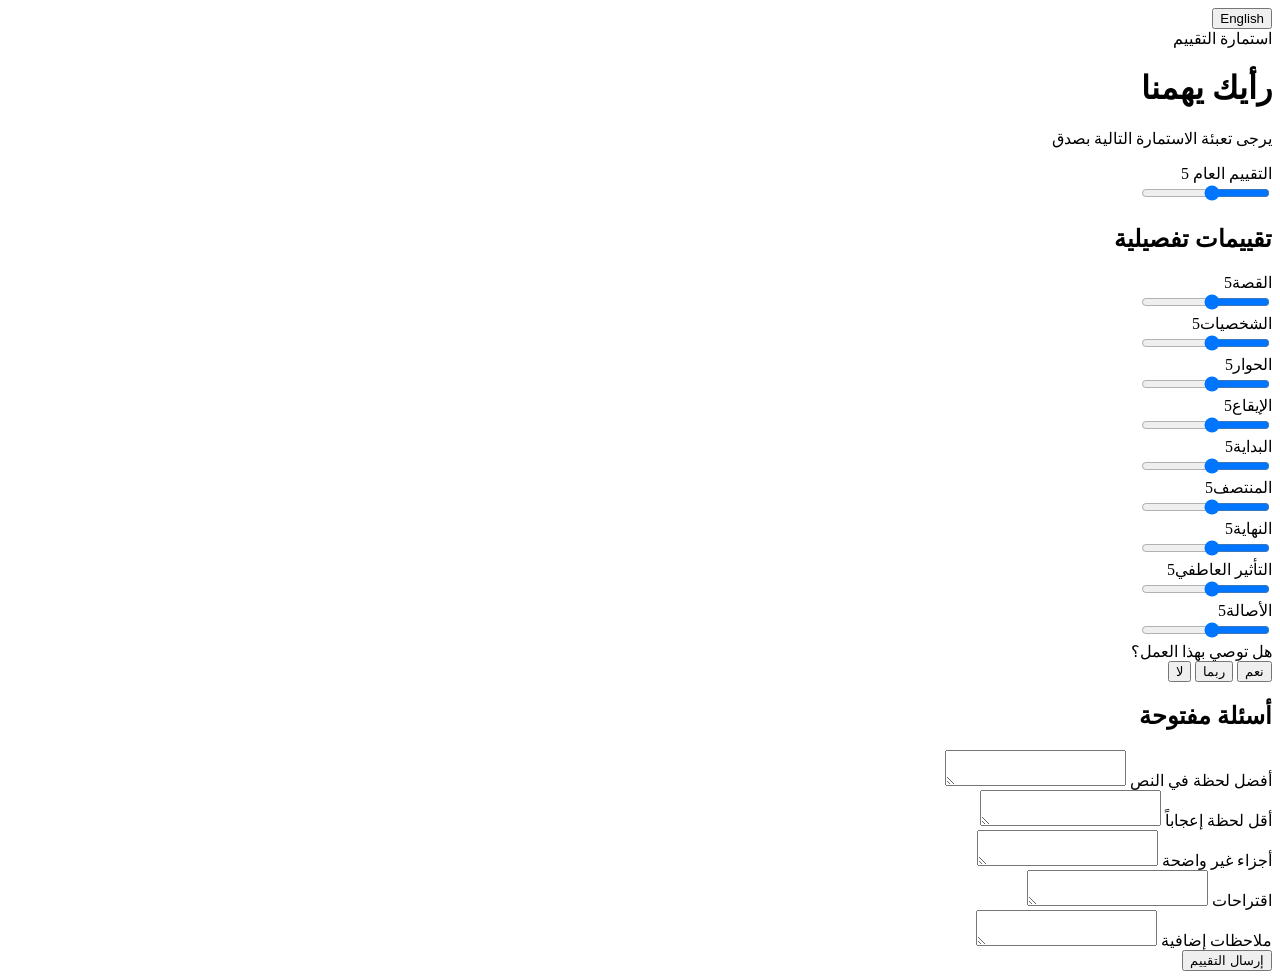
==== feedback.html @ cd5628dd "Add files via upload" ====
<!DOCTYPE html>
<html lang="ar" dir="rtl">
<head>
  <meta charset="UTF-8">
  <meta name="viewport" content="width=device-width, initial-scale=1.0">
  <meta name="robots" content="noindex, nofollow">
  <title>Online Focus Group — Feedback</title>

  <link rel="preconnect" href="https://fonts.googleapis.com">
  <link href="https://fonts.googleapis.com/css2?family=Tajawal:wght@400;500;700&family=Poppins:wght@400;500;600;700&display=swap" rel="stylesheet">

  <link rel="stylesheet" href="assets/css/style.css">
  <link rel="stylesheet" href="assets/css/forms.css">
</head>
<body>

  <button class="lang-toggle" id="langToggle" type="button">English</button>

  <main class="card card--wide card--tall" id="feedbackCard">

    <div class="card__eyebrow" data-i18n="eyebrow">استمارة التقييم</div>
    <h1 class="card__title" data-i18n="title">رأيك يهمنا</h1>
    <p class="card__subtitle" data-i18n="subtitle">يرجى تعبئة الاستمارة التالية بصدق</p>

    <form id="feedbackForm" novalidate>

      <!-- Overall -->
      <div class="slider-field">
        <div class="slider-field__row">
          <label data-i18n="overall">التقييم العام</label>
          <span class="slider-value" id="val_overall">5</span>
        </div>
        <input type="range" min="1" max="10" value="5" id="overall" name="overall">
      </div>

      <h2 class="section-title" data-i18n="sectionRatings">تقييمات تفصيلية</h2>

      <div class="slider-grid">
        <div class="slider-field">
          <div class="slider-field__row"><label data-i18n="story">القصة</label><span class="slider-value" id="val_story">5</span></div>
          <input type="range" min="1" max="10" value="5" id="story" name="story">
        </div>
        <div class="slider-field">
          <div class="slider-field__row"><label data-i18n="characters">الشخصيات</label><span class="slider-value" id="val_characters">5</span></div>
          <input type="range" min="1" max="10" value="5" id="characters" name="characters">
        </div>
        <div class="slider-field">
          <div class="slider-field__row"><label data-i18n="dialogue">الحوار</label><span class="slider-value" id="val_dialogue">5</span></div>
          <input type="range" min="1" max="10" value="5" id="dialogue" name="dialogue">
        </div>
        <div class="slider-field">
          <div class="slider-field__row"><label data-i18n="pacing">الإيقاع</label><span class="slider-value" id="val_pacing">5</span></div>
          <input type="range" min="1" max="10" value="5" id="pacing" name="pacing">
        </div>
        <div class="slider-field">
          <div class="slider-field__row"><label data-i18n="beginning">البداية</label><span class="slider-value" id="val_beginning">5</span></div>
          <input type="range" min="1" max="10" value="5" id="beginning" name="beginning">
        </div>
        <div class="slider-field">
          <div class="slider-field__row"><label data-i18n="middle">المنتصف</label><span class="slider-value" id="val_middle">5</span></div>
          <input type="range" min="1" max="10" value="5" id="middle" name="middle">
        </div>
        <div class="slider-field">
          <div class="slider-field__row"><label data-i18n="ending">النهاية</label><span class="slider-value" id="val_ending">5</span></div>
          <input type="range" min="1" max="10" value="5" id="ending" name="ending">
        </div>
        <div class="slider-field">
          <div class="slider-field__row"><label data-i18n="emotionalImpact">التأثير العاطفي</label><span class="slider-value" id="val_emotionalImpact">5</span></div>
          <input type="range" min="1" max="10" value="5" id="emotionalImpact" name="emotionalImpact">
        </div>
        <div class="slider-field">
          <div class="slider-field__row"><label data-i18n="originality">الأصالة</label><span class="slider-value" id="val_originality">5</span></div>
          <input type="range" min="1" max="10" value="5" id="originality" name="originality">
        </div>
      </div>

      <!-- Recommend -->
      <div class="field">
        <label data-i18n="recommend">هل توصي بهذا العمل؟</label>
        <div class="pill-group" id="recommendGroup">
          <button type="button" class="pill-btn" data-value="Yes" data-i18n="yes">نعم</button>
          <button type="button" class="pill-btn" data-value="Maybe" data-i18n="maybe">ربما</button>
          <button type="button" class="pill-btn" data-value="No" data-i18n="no">لا</button>
        </div>
        <input type="hidden" id="recommend" name="recommend">
      </div>

      <h2 class="section-title" data-i18n="sectionOpen">أسئلة مفتوحة</h2>

      <div class="field">
        <label for="favoriteMoment" data-i18n="favoriteMoment">أفضل لحظة في النص</label>
        <textarea id="favoriteMoment" name="favoriteMoment" rows="2"></textarea>
      </div>
      <div class="field">
        <label for="leastFavoriteMoment" data-i18n="leastFavoriteMoment">أقل لحظة إعجاباً</label>
        <textarea id="leastFavoriteMoment" name="leastFavoriteMoment" rows="2"></textarea>
      </div>
      <div class="field">
        <label for="confusingParts" data-i18n="confusingParts">أجزاء غير واضحة</label>
        <textarea id="confusingParts" name="confusingParts" rows="2"></textarea>
      </div>
      <div class="field">
        <label for="suggestions" data-i18n="suggestions">اقتراحات</label>
        <textarea id="suggestions" name="suggestions" rows="2"></textarea>
      </div>
      <div class="field">
        <label for="additionalComments" data-i18n="additionalComments">ملاحظات إضافية</label>
        <textarea id="additionalComments" name="additionalComments" rows="2"></textarea>
      </div>

      <button type="submit" class="btn-primary" data-i18n="submitBtn">إرسال التقييم</button>
    </form>

    <div class="thank-you" id="thankYou" hidden>
      <div class="card__title" data-i18n="thankYouTitle">شكراً لك</div>
      <p class="card__subtitle" data-i18n="thankYouSubtitle">تم استلام تقييمك بنجاح</p>
      <button type="button" class="btn-primary" id="backToLibraryBtn" data-i18n="backToLibrary">
        العودة إلى النصوص
      </button>
    </div>

  </main>

  <script src="assets/js/api.js"></script>
  <script src="assets/js/feedback.js"></script>
</body>
</html>
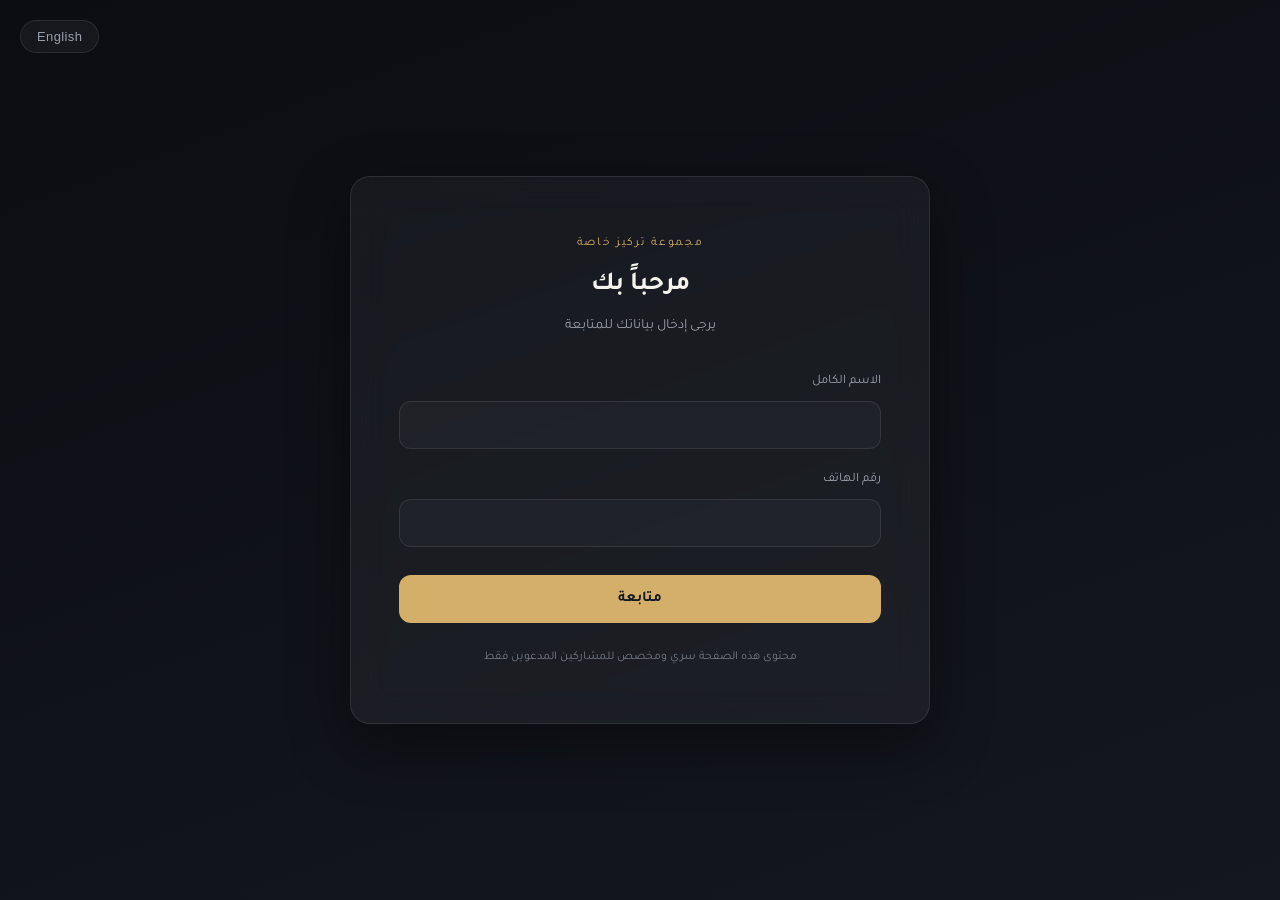
==== commit 99aafd50: "Add files via upload" ====
--- a/feedback.html
+++ b/feedback.html
@@ -108,7 +108,10 @@
         <textarea id="additionalComments" name="additionalComments" rows="2"></textarea>
       </div>
 
-      <button type="submit" class="btn-primary" data-i18n="submitBtn">إرسال التقييم</button>
+      <div style="display: flex; gap: 12px; margin-top: 8px;">
+  <button type="button" id="backToScriptBtn" data-i18n="backToScriptBtn" style="flex: 1; background: transparent; border: 1px solid var(--color-surface-border); color: var(--color-text); border-radius: var(--radius-md); font-family: inherit; font-size: 15px; cursor: pointer; transition: all 0.2s;">العودة للنص</button>
+  <button type="submit" class="btn-primary" data-i18n="submitBtn" style="flex: 2; margin-top: 0;">إرسال التقييم</button>
+</div>
     </form>
 
     <div class="thank-you" id="thankYou" hidden>
--- a/assets/css/style.css
+++ b/assets/css/style.css
@@ -0,0 +1,199 @@
+/* ===========================================================
+   Online Focus Group — Shared Design System
+   Used by every page (entry, NDA, reader, feedback).
+   =========================================================== */
+
+:root {
+  /* Colors */
+  --color-bg-start: #0b0d12;
+  --color-bg-end: #14171f;
+  --color-surface: rgba(255, 255, 255, 0.045);
+  --color-surface-border: rgba(255, 255, 255, 0.09);
+  --color-accent: #d4af6a;      /* muted gold — premium accent */
+  --color-accent-hover: #e3c17f;
+  --color-text: #f5f3ee;
+  --color-text-muted: #9aa0ab;
+  --color-error: #e2685f;
+
+  /* Fonts — Arabic and Latin use different families for best legibility */
+  --font-ar: 'Tajawal', sans-serif;
+  --font-en: 'Poppins', sans-serif;
+
+  /* Shape */
+  --radius-lg: 20px;
+  --radius-md: 12px;
+  --shadow-soft: 0 20px 60px rgba(0, 0, 0, 0.45);
+}
+
+* {
+  box-sizing: border-box;
+  margin: 0;
+  padding: 0;
+}
+
+html, body {
+  height: 100%;
+}
+
+body {
+  background: linear-gradient(160deg, var(--color-bg-start) 0%, var(--color-bg-end) 100%);
+  color: var(--color-text);
+  min-height: 100vh;
+  display: flex;
+  align-items: center;
+  justify-content: center;
+  padding: 24px;
+  line-height: 1.7;
+}
+
+/* Font switches automatically based on the page's language */
+html[lang="ar"] body { font-family: var(--font-ar); }
+html[lang="en"] body { font-family: var(--font-en); }
+
+/* ===== Language toggle button (top corner) ===== */
+.lang-toggle {
+  position: fixed;
+  top: 20px;
+  inset-inline-end: 20px; /* respects RTL/LTR automatically */
+  background: var(--color-surface);
+  border: 1px solid var(--color-surface-border);
+  color: var(--color-text-muted);
+  border-radius: 999px;
+  padding: 8px 16px;
+  font-size: 13px;
+  cursor: pointer;
+  letter-spacing: 0.03em;
+  transition: color 0.2s ease, border-color 0.2s ease;
+}
+.lang-toggle:hover {
+  color: var(--color-accent);
+  border-color: var(--color-accent);
+}
+
+/* ===== Card ===== */
+.card {
+  background: var(--color-surface);
+  border: 1px solid var(--color-surface-border);
+  backdrop-filter: blur(18px);
+  -webkit-backdrop-filter: blur(18px);
+  border-radius: var(--radius-lg);
+  box-shadow: var(--shadow-soft);
+  padding: 56px 48px; /* Increased padding for a better desktop look */
+  width: 100%;
+  max-width: 580px; /* Increased from 420px to 580px for laptops */
+  text-align: center;
+}
+
+.card__eyebrow {
+  color: var(--color-accent);
+  font-size: 12px;
+  letter-spacing: 0.14em;
+  text-transform: uppercase;
+  margin-bottom: 10px;
+}
+
+.card__title {
+  font-size: 26px;
+  font-weight: 700;
+  margin-bottom: 8px;
+}
+
+.card__subtitle {
+  color: var(--color-text-muted);
+  font-size: 14px;
+  margin-bottom: 32px;
+}
+
+/* ===== Form ===== */
+.field {
+  text-align: start; /* respects RTL/LTR */
+  margin-bottom: 20px;
+}
+
+.field label {
+  display: block;
+  font-size: 13px;
+  color: var(--color-text-muted);
+  margin-bottom: 8px;
+}
+
+.field input {
+  width: 100%;
+  background: rgba(255, 255, 255, 0.03);
+  border: 1px solid var(--color-surface-border);
+  border-radius: var(--radius-md);
+  padding: 14px 16px;
+  color: var(--color-text);
+  font-size: 15px;
+  font-family: inherit;
+  outline: none;
+  transition: border-color 0.2s ease, background 0.2s ease;
+}
+
+.field input:focus {
+  border-color: var(--color-accent);
+  background: rgba(255, 255, 255, 0.06);
+}
+
+.field input::placeholder {
+  color: rgba(245, 243, 238, 0.3);
+}
+
+.field-error {
+  display: none;
+  color: var(--color-error);
+  font-size: 12.5px;
+  margin-top: 6px;
+  text-align: start;
+}
+
+.field.has-error input {
+  border-color: var(--color-error);
+}
+
+.field.has-error .field-error {
+  display: block;
+}
+
+/* ===== Button ===== */
+.btn-primary {
+  width: 100%;
+  background: var(--color-accent);
+  color: #14171f;
+  border: none;
+  border-radius: var(--radius-md);
+  padding: 15px 20px;
+  font-size: 15px;
+  font-weight: 600;
+  font-family: inherit;
+  cursor: pointer;
+  margin-top: 8px;
+  transition: background 0.2s ease, transform 0.1s ease;
+}
+
+.btn-primary:hover {
+  background: var(--color-accent-hover);
+}
+
+.btn-primary:active {
+  transform: scale(0.98);
+}
+
+/* ===== Footer note ===== */
+.card__footnote {
+  margin-top: 24px;
+  font-size: 12px;
+  color: var(--color-text-muted);
+  opacity: 0.7;
+}
+
+/* ===== Responsive ===== */
+@media (max-width: 480px) {
+  body { padding: 12px; } /* Pushes the card closer to the phone edges */
+  .card {
+    padding: 24px 16px; /* Tighter padding inside the card */
+  }
+  .card__title {
+    font-size: 22px;
+  }
+}
--- a/assets/css/forms.css
+++ b/assets/css/forms.css
@@ -0,0 +1,257 @@
+/* ===========================================================
+   Online Focus Group — Form-specific styling
+   Used by: index.html (entry) and nda.html
+   =========================================================== */
+
+/* Wider card variant, used by the NDA page since it holds
+   more content than the simple entry form */
+.card--wide {
+  max-width: 560px;
+  text-align: start;
+}
+
+.card--wide .card__eyebrow,
+.card--wide .card__title,
+.card--wide .card__subtitle {
+  text-align: center;
+}
+
+/* ===== Scrollable NDA text box ===== */
+.nda-box {
+  background: rgba(255, 255, 255, 0.03);
+  border: 1px solid var(--color-surface-border);
+  border-radius: var(--radius-md);
+  padding: 20px;
+  max-height: 260px;
+  overflow-y: auto;
+  margin-bottom: 22px;
+  font-size: 14px;
+  color: var(--color-text-muted);
+}
+
+.nda-box p {
+  margin-bottom: 14px;
+}
+
+.nda-box p:last-child {
+  margin-bottom: 0;
+}
+
+/* Slim scrollbar, styled to match the dark theme */
+.nda-box::-webkit-scrollbar {
+  width: 6px;
+}
+.nda-box::-webkit-scrollbar-thumb {
+  background: var(--color-surface-border);
+  border-radius: 999px;
+}
+
+/* ===== Checkbox row ===== */
+.checkbox-row {
+  display: flex;
+  align-items: flex-start;
+  gap: 10px;
+  cursor: pointer;
+  margin-bottom: 24px;
+  font-size: 14px;
+  color: var(--color-text);
+  user-select: none;
+}
+
+.checkbox-row input[type="checkbox"] {
+  width: 18px;
+  height: 18px;
+  margin-top: 2px;
+  accent-color: var(--color-accent);
+  cursor: pointer;
+  flex-shrink: 0;
+}
+
+/* ===== Disabled button state ===== */
+.btn-primary:disabled {
+  background: rgba(212, 175, 106, 0.25);
+  color: rgba(20, 23, 31, 0.5);
+  cursor: not-allowed;
+}
+.btn-primary:disabled:hover {
+  background: rgba(212, 175, 106, 0.25);
+}
+
+/* ===== Field layout (from entry page) ===== */
+.field {
+  text-align: start;
+  margin-bottom: 20px;
+}
+.field label {
+  display: block;
+  font-size: 13px;
+  color: var(--color-text-muted);
+  margin-bottom: 8px;
+}
+.field input {
+  width: 100%;
+  background: rgba(255, 255, 255, 0.03);
+  border: 1px solid var(--color-surface-border);
+  border-radius: var(--radius-md);
+  padding: 14px 16px;
+  color: var(--color-text);
+  font-size: 15px;
+  font-family: inherit;
+  outline: none;
+  transition: border-color 0.2s ease, background 0.2s ease;
+}
+.field input:focus {
+  border-color: var(--color-accent);
+  background: rgba(255, 255, 255, 0.06);
+}
+.field input::placeholder {
+  color: rgba(245, 243, 238, 0.3);
+}
+.field-error {
+  display: none;
+  color: var(--color-error);
+  font-size: 12.5px;
+  margin-top: 6px;
+  text-align: start;
+}
+.field.has-error input {
+  border-color: var(--color-error);
+}
+.field.has-error .field-error {
+  display: block;
+}
+
+/* ===========================================================
+   Feedback page additions
+   =========================================================== */
+
+.card--tall {
+  max-height: 88vh;
+  overflow-y: auto;
+}
+
+.section-title {
+  font-size: 14px;
+  color: var(--color-accent);
+  margin: 28px 0 16px;
+  letter-spacing: 0.03em;
+}
+
+/* ===== Sliders ===== */
+.slider-field {
+  margin-bottom: 18px;
+}
+
+.slider-field__row {
+  display: flex;
+  justify-content: space-between;
+  align-items: center;
+  margin-bottom: 8px;
+  font-size: 13.5px;
+  color: var(--color-text-muted);
+}
+
+.slider-value {
+  color: var(--color-accent);
+  font-weight: 700;
+  font-size: 13px;
+  min-width: 20px;
+  text-align: center;
+}
+
+input[type="range"] {
+  width: 100%;
+  height: 4px;
+  border-radius: 999px;
+  background: rgba(255, 255, 255, 0.08);
+  appearance: none;
+  -webkit-appearance: none;
+  outline: none;
+}
+
+input[type="range"]::-webkit-slider-thumb {
+  appearance: none;
+  -webkit-appearance: none;
+  width: 16px;
+  height: 16px;
+  border-radius: 50%;
+  background: var(--color-accent);
+  cursor: pointer;
+  border: 2px solid #14171f;
+}
+
+input[type="range"]::-moz-range-thumb {
+  width: 16px;
+  height: 16px;
+  border-radius: 50%;
+  background: var(--color-accent);
+  cursor: pointer;
+  border: 2px solid #14171f;
+}
+
+.slider-grid {
+  display: grid;
+  grid-template-columns: 1fr 1fr;
+  gap: 0 24px;
+}
+
+@media (max-width: 560px) {
+  .slider-grid { grid-template-columns: 1fr; }
+}
+
+/* ===== Recommend pill group ===== */
+.pill-group {
+  display: flex;
+  gap: 8px;
+  margin-top: 8px;
+}
+
+.pill-btn {
+  flex: 1;
+  padding: 10px;
+  border-radius: var(--radius-md);
+  border: 1px solid var(--color-surface-border);
+  background: rgba(255, 255, 255, 0.03);
+  color: var(--color-text-muted);
+  font-size: 13.5px;
+  font-family: inherit;
+  cursor: pointer;
+  transition: all 0.15s ease;
+}
+
+.pill-btn:hover {
+  border-color: var(--color-accent);
+}
+
+.pill-btn.selected {
+  background: var(--color-accent);
+  border-color: var(--color-accent);
+  color: #14171f;
+  font-weight: 600;
+}
+
+/* ===== Textareas ===== */
+.field textarea {
+  width: 100%;
+  background: rgba(255, 255, 255, 0.03);
+  border: 1px solid var(--color-surface-border);
+  border-radius: var(--radius-md);
+  padding: 12px 14px;
+  color: var(--color-text);
+  font-size: 14px;
+  font-family: inherit;
+  outline: none;
+  resize: vertical;
+  transition: border-color 0.2s ease, background 0.2s ease;
+}
+
+.field textarea:focus {
+  border-color: var(--color-accent);
+  background: rgba(255, 255, 255, 0.06);
+}
+
+/* ===== Thank you screen ===== */
+.thank-you {
+  text-align: center;
+  padding: 40px 0;
+}
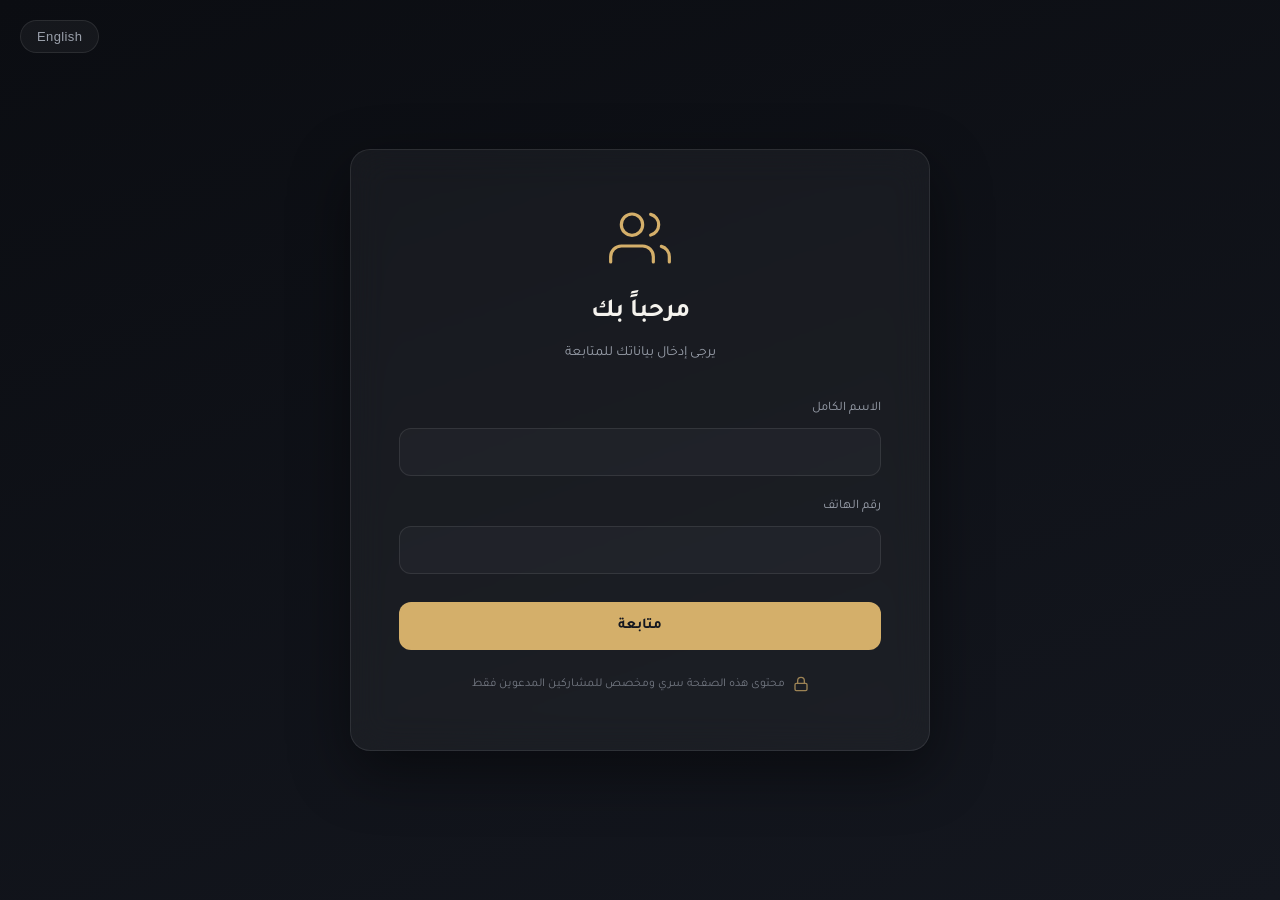
==== commit 3acca1a0: "Add files via upload" ====
--- a/feedback.html
+++ b/feedback.html
@@ -18,6 +18,11 @@
 
   <main class="card card--wide card--tall" id="feedbackCard">
 
+    <div class="feedback-top-actions">
+      <button type="button" id="backToScriptBtn" data-i18n="backToScriptBtn">العودة للنص</button>
+      <button type="button" id="backToLibraryTopBtn" data-i18n="backToLibrary">العودة إلى مكتبة النصوص</button>
+    </div>
+
     <div class="card__eyebrow" data-i18n="eyebrow">استمارة التقييم</div>
     <h1 class="card__title" data-i18n="title">رأيك يهمنا</h1>
     <p class="card__subtitle" data-i18n="subtitle">يرجى تعبئة الاستمارة التالية بصدق</p>
@@ -25,57 +30,152 @@
     <form id="feedbackForm" novalidate>
 
       <!-- Overall -->
-      <div class="slider-field">
-        <div class="slider-field__row">
-          <label data-i18n="overall">التقييم العام</label>
-          <span class="slider-value" id="val_overall">5</span>
-        </div>
-        <input type="range" min="1" max="10" value="5" id="overall" name="overall">
+      <div class="rating-field" id="overallField">
+        <label data-i18n="overall">التقييم العام</label>
+        <p class="rating-hint" data-i18n="overallHint">1 = ضعيف جداً · 5 = ممتاز</p>
+        <div class="rating-btn-group" data-target="overall">
+          <button type="button" class="rating-btn" data-value="5">5</button>
+          <button type="button" class="rating-btn" data-value="4">4</button>
+          <button type="button" class="rating-btn" data-value="3">3</button>
+          <button type="button" class="rating-btn" data-value="2">2</button>
+          <button type="button" class="rating-btn" data-value="1">1</button>
+        </div>
+        <input type="hidden" id="overall" name="overall">
+        <div class="field-error" data-i18n="requiredError">هذا الحقل مطلوب</div>
       </div>
 
       <h2 class="section-title" data-i18n="sectionRatings">تقييمات تفصيلية</h2>
 
       <div class="slider-grid">
-        <div class="slider-field">
-          <div class="slider-field__row"><label data-i18n="story">القصة</label><span class="slider-value" id="val_story">5</span></div>
-          <input type="range" min="1" max="10" value="5" id="story" name="story">
-        </div>
-        <div class="slider-field">
-          <div class="slider-field__row"><label data-i18n="characters">الشخصيات</label><span class="slider-value" id="val_characters">5</span></div>
-          <input type="range" min="1" max="10" value="5" id="characters" name="characters">
-        </div>
-        <div class="slider-field">
-          <div class="slider-field__row"><label data-i18n="dialogue">الحوار</label><span class="slider-value" id="val_dialogue">5</span></div>
-          <input type="range" min="1" max="10" value="5" id="dialogue" name="dialogue">
-        </div>
-        <div class="slider-field">
-          <div class="slider-field__row"><label data-i18n="pacing">الإيقاع</label><span class="slider-value" id="val_pacing">5</span></div>
-          <input type="range" min="1" max="10" value="5" id="pacing" name="pacing">
-        </div>
-        <div class="slider-field">
-          <div class="slider-field__row"><label data-i18n="beginning">البداية</label><span class="slider-value" id="val_beginning">5</span></div>
-          <input type="range" min="1" max="10" value="5" id="beginning" name="beginning">
-        </div>
-        <div class="slider-field">
-          <div class="slider-field__row"><label data-i18n="middle">المنتصف</label><span class="slider-value" id="val_middle">5</span></div>
-          <input type="range" min="1" max="10" value="5" id="middle" name="middle">
-        </div>
-        <div class="slider-field">
-          <div class="slider-field__row"><label data-i18n="ending">النهاية</label><span class="slider-value" id="val_ending">5</span></div>
-          <input type="range" min="1" max="10" value="5" id="ending" name="ending">
-        </div>
-        <div class="slider-field">
-          <div class="slider-field__row"><label data-i18n="emotionalImpact">التأثير العاطفي</label><span class="slider-value" id="val_emotionalImpact">5</span></div>
-          <input type="range" min="1" max="10" value="5" id="emotionalImpact" name="emotionalImpact">
-        </div>
-        <div class="slider-field">
-          <div class="slider-field__row"><label data-i18n="originality">الأصالة</label><span class="slider-value" id="val_originality">5</span></div>
-          <input type="range" min="1" max="10" value="5" id="originality" name="originality">
+        <div class="rating-field" id="storyField">
+          <label data-i18n="story">القصة</label>
+          <p class="rating-hint" data-i18n="storyHint">1 = غير مقنعة · 5 = مقنعة جداً</p>
+          <div class="rating-btn-group" data-target="story">
+            <button type="button" class="rating-btn" data-value="5">5</button>
+            <button type="button" class="rating-btn" data-value="4">4</button>
+            <button type="button" class="rating-btn" data-value="3">3</button>
+            <button type="button" class="rating-btn" data-value="2">2</button>
+            <button type="button" class="rating-btn" data-value="1">1</button>
+          </div>
+          <input type="hidden" id="story" name="story">
+          <div class="field-error" data-i18n="requiredError">هذا الحقل مطلوب</div>
+        </div>
+
+        <div class="rating-field" id="charactersField">
+          <label data-i18n="characters">الشخصيات</label>
+          <p class="rating-hint" data-i18n="charactersHint">1 = غير مقنعة · 5 = قوية جداً</p>
+          <div class="rating-btn-group" data-target="characters">
+            <button type="button" class="rating-btn" data-value="5">5</button>
+            <button type="button" class="rating-btn" data-value="4">4</button>
+            <button type="button" class="rating-btn" data-value="3">3</button>
+            <button type="button" class="rating-btn" data-value="2">2</button>
+            <button type="button" class="rating-btn" data-value="1">1</button>
+          </div>
+          <input type="hidden" id="characters" name="characters">
+          <div class="field-error" data-i18n="requiredError">هذا الحقل مطلوب</div>
+        </div>
+
+        <div class="rating-field" id="dialogueField">
+          <label data-i18n="dialogue">الحوار</label>
+          <p class="rating-hint" data-i18n="dialogueHint">1 = غير طبيعي · 5 = طبيعي جداً</p>
+          <div class="rating-btn-group" data-target="dialogue">
+            <button type="button" class="rating-btn" data-value="5">5</button>
+            <button type="button" class="rating-btn" data-value="4">4</button>
+            <button type="button" class="rating-btn" data-value="3">3</button>
+            <button type="button" class="rating-btn" data-value="2">2</button>
+            <button type="button" class="rating-btn" data-value="1">1</button>
+          </div>
+          <input type="hidden" id="dialogue" name="dialogue">
+          <div class="field-error" data-i18n="requiredError">هذا الحقل مطلوب</div>
+        </div>
+
+        <div class="rating-field" id="pacingField">
+          <label data-i18n="pacing">الإيقاع</label>
+          <p class="rating-hint" data-i18n="pacingHint">1 = غير متوازن · 5 = متوازن جداً</p>
+          <div class="rating-btn-group" data-target="pacing">
+            <button type="button" class="rating-btn" data-value="5">5</button>
+            <button type="button" class="rating-btn" data-value="4">4</button>
+            <button type="button" class="rating-btn" data-value="3">3</button>
+            <button type="button" class="rating-btn" data-value="2">2</button>
+            <button type="button" class="rating-btn" data-value="1">1</button>
+          </div>
+          <input type="hidden" id="pacing" name="pacing">
+          <div class="field-error" data-i18n="requiredError">هذا الحقل مطلوب</div>
+        </div>
+
+        <div class="rating-field" id="beginningField">
+          <label data-i18n="beginning">البداية</label>
+          <p class="rating-hint" data-i18n="beginningHint">1 = ضعيفة · 5 = قوية جداً</p>
+          <div class="rating-btn-group" data-target="beginning">
+            <button type="button" class="rating-btn" data-value="5">5</button>
+            <button type="button" class="rating-btn" data-value="4">4</button>
+            <button type="button" class="rating-btn" data-value="3">3</button>
+            <button type="button" class="rating-btn" data-value="2">2</button>
+            <button type="button" class="rating-btn" data-value="1">1</button>
+          </div>
+          <input type="hidden" id="beginning" name="beginning">
+          <div class="field-error" data-i18n="requiredError">هذا الحقل مطلوب</div>
+        </div>
+
+        <div class="rating-field" id="middleField">
+          <label data-i18n="middle">المنتصف</label>
+          <p class="rating-hint" data-i18n="middleHint">1 = ضعيف · 5 = قوي جداً</p>
+          <div class="rating-btn-group" data-target="middle">
+            <button type="button" class="rating-btn" data-value="5">5</button>
+            <button type="button" class="rating-btn" data-value="4">4</button>
+            <button type="button" class="rating-btn" data-value="3">3</button>
+            <button type="button" class="rating-btn" data-value="2">2</button>
+            <button type="button" class="rating-btn" data-value="1">1</button>
+          </div>
+          <input type="hidden" id="middle" name="middle">
+          <div class="field-error" data-i18n="requiredError">هذا الحقل مطلوب</div>
+        </div>
+
+        <div class="rating-field" id="endingField">
+          <label data-i18n="ending">النهاية</label>
+          <p class="rating-hint" data-i18n="endingHint">1 = ضعيفة · 5 = قوية جداً</p>
+          <div class="rating-btn-group" data-target="ending">
+            <button type="button" class="rating-btn" data-value="5">5</button>
+            <button type="button" class="rating-btn" data-value="4">4</button>
+            <button type="button" class="rating-btn" data-value="3">3</button>
+            <button type="button" class="rating-btn" data-value="2">2</button>
+            <button type="button" class="rating-btn" data-value="1">1</button>
+          </div>
+          <input type="hidden" id="ending" name="ending">
+          <div class="field-error" data-i18n="requiredError">هذا الحقل مطلوب</div>
+        </div>
+
+        <div class="rating-field" id="emotionalImpactField">
+          <label data-i18n="emotionalImpact">التأثير العاطفي</label>
+          <p class="rating-hint" data-i18n="emotionalImpactHint">1 = منعدم · 5 = قوي جداً</p>
+          <div class="rating-btn-group" data-target="emotionalImpact">
+            <button type="button" class="rating-btn" data-value="5">5</button>
+            <button type="button" class="rating-btn" data-value="4">4</button>
+            <button type="button" class="rating-btn" data-value="3">3</button>
+            <button type="button" class="rating-btn" data-value="2">2</button>
+            <button type="button" class="rating-btn" data-value="1">1</button>
+          </div>
+          <input type="hidden" id="emotionalImpact" name="emotionalImpact">
+          <div class="field-error" data-i18n="requiredError">هذا الحقل مطلوب</div>
+        </div>
+
+        <div class="rating-field" id="originalityField">
+          <label data-i18n="originality">الأصالة</label>
+          <p class="rating-hint" data-i18n="originalityHint">1 = مكرر · 5 = مبتكر جداً</p>
+          <div class="rating-btn-group" data-target="originality">
+            <button type="button" class="rating-btn" data-value="5">5</button>
+            <button type="button" class="rating-btn" data-value="4">4</button>
+            <button type="button" class="rating-btn" data-value="3">3</button>
+            <button type="button" class="rating-btn" data-value="2">2</button>
+            <button type="button" class="rating-btn" data-value="1">1</button>
+          </div>
+          <input type="hidden" id="originality" name="originality">
+          <div class="field-error" data-i18n="requiredError">هذا الحقل مطلوب</div>
         </div>
       </div>
 
       <!-- Recommend -->
-      <div class="field">
+      <div class="field" id="recommendField">
         <label data-i18n="recommend">هل توصي بهذا العمل؟</label>
         <div class="pill-group" id="recommendGroup">
           <button type="button" class="pill-btn" data-value="Yes" data-i18n="yes">نعم</button>
@@ -83,42 +183,50 @@
           <button type="button" class="pill-btn" data-value="No" data-i18n="no">لا</button>
         </div>
         <input type="hidden" id="recommend" name="recommend">
+        <div class="field-error" data-i18n="recommendError">يرجى اختيار إجابة</div>
       </div>
 
       <h2 class="section-title" data-i18n="sectionOpen">أسئلة مفتوحة</h2>
 
-      <div class="field">
+      <div class="field" id="favoriteMomentField">
         <label for="favoriteMoment" data-i18n="favoriteMoment">أفضل لحظة في النص</label>
         <textarea id="favoriteMoment" name="favoriteMoment" rows="2"></textarea>
-      </div>
-      <div class="field">
+        <div class="field-error" data-i18n="requiredError">هذا الحقل مطلوب</div>
+      </div>
+      <div class="field" id="leastFavoriteMomentField">
         <label for="leastFavoriteMoment" data-i18n="leastFavoriteMoment">أقل لحظة إعجاباً</label>
         <textarea id="leastFavoriteMoment" name="leastFavoriteMoment" rows="2"></textarea>
-      </div>
-      <div class="field">
+        <div class="field-error" data-i18n="requiredError">هذا الحقل مطلوب</div>
+      </div>
+      <div class="field" id="confusingPartsField">
         <label for="confusingParts" data-i18n="confusingParts">أجزاء غير واضحة</label>
         <textarea id="confusingParts" name="confusingParts" rows="2"></textarea>
-      </div>
-      <div class="field">
+        <div class="field-error" data-i18n="requiredError">هذا الحقل مطلوب</div>
+      </div>
+      <div class="field" id="suggestionsField">
         <label for="suggestions" data-i18n="suggestions">اقتراحات</label>
         <textarea id="suggestions" name="suggestions" rows="2"></textarea>
-      </div>
-      <div class="field">
-        <label for="additionalComments" data-i18n="additionalComments">ملاحظات إضافية</label>
+        <div class="field-error" data-i18n="requiredError">هذا الحقل مطلوب</div>
+      </div>
+
+      <div class="page-notes-summary" id="pageNotesSummary" hidden>
+        <div class="page-notes-summary__label" data-i18n="pageNotesLabel">ملاحظاتك أثناء القراءة (سيتم إرفاقها تلقائياً)</div>
+        <div class="page-notes-summary__body" id="pageNotesSummaryBody"></div>
+      </div>
+
+      <div class="field" id="additionalCommentsField">
+        <label for="additionalComments" data-i18n="additionalCommentsOptional">ملاحظات إضافية (اختياري)</label>
         <textarea id="additionalComments" name="additionalComments" rows="2"></textarea>
       </div>
 
-      <div style="display: flex; gap: 12px; margin-top: 8px;">
-  <button type="button" id="backToScriptBtn" data-i18n="backToScriptBtn" style="flex: 1; background: transparent; border: 1px solid var(--color-surface-border); color: var(--color-text); border-radius: var(--radius-md); font-family: inherit; font-size: 15px; cursor: pointer; transition: all 0.2s;">العودة للنص</button>
-  <button type="submit" class="btn-primary" data-i18n="submitBtn" style="flex: 2; margin-top: 0;">إرسال التقييم</button>
-</div>
+      <button type="submit" class="btn-primary" data-i18n="submitBtn">إرسال التقييم</button>
     </form>
 
     <div class="thank-you" id="thankYou" hidden>
       <div class="card__title" data-i18n="thankYouTitle">شكراً لك</div>
       <p class="card__subtitle" data-i18n="thankYouSubtitle">تم استلام تقييمك بنجاح</p>
       <button type="button" class="btn-primary" id="backToLibraryBtn" data-i18n="backToLibrary">
-        العودة إلى النصوص
+        العودة إلى مكتبة النصوص
       </button>
     </div>
 
